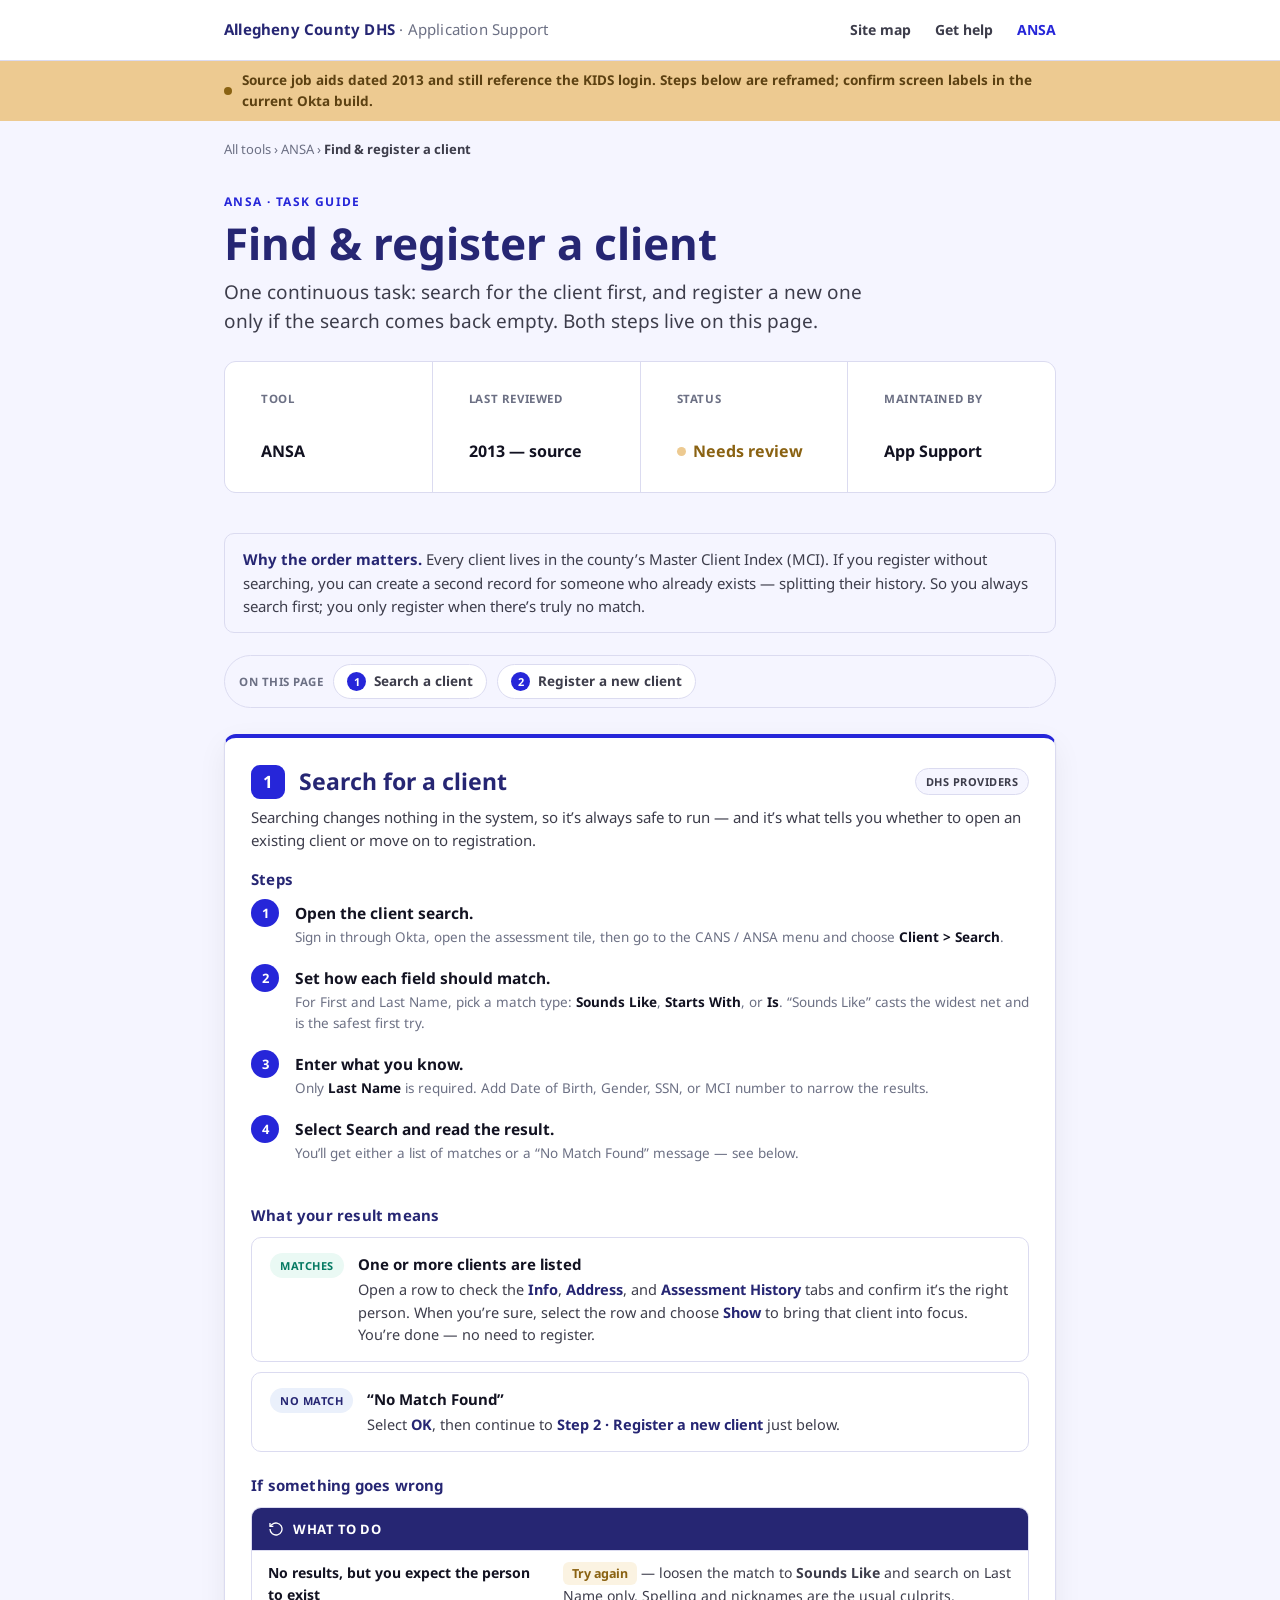
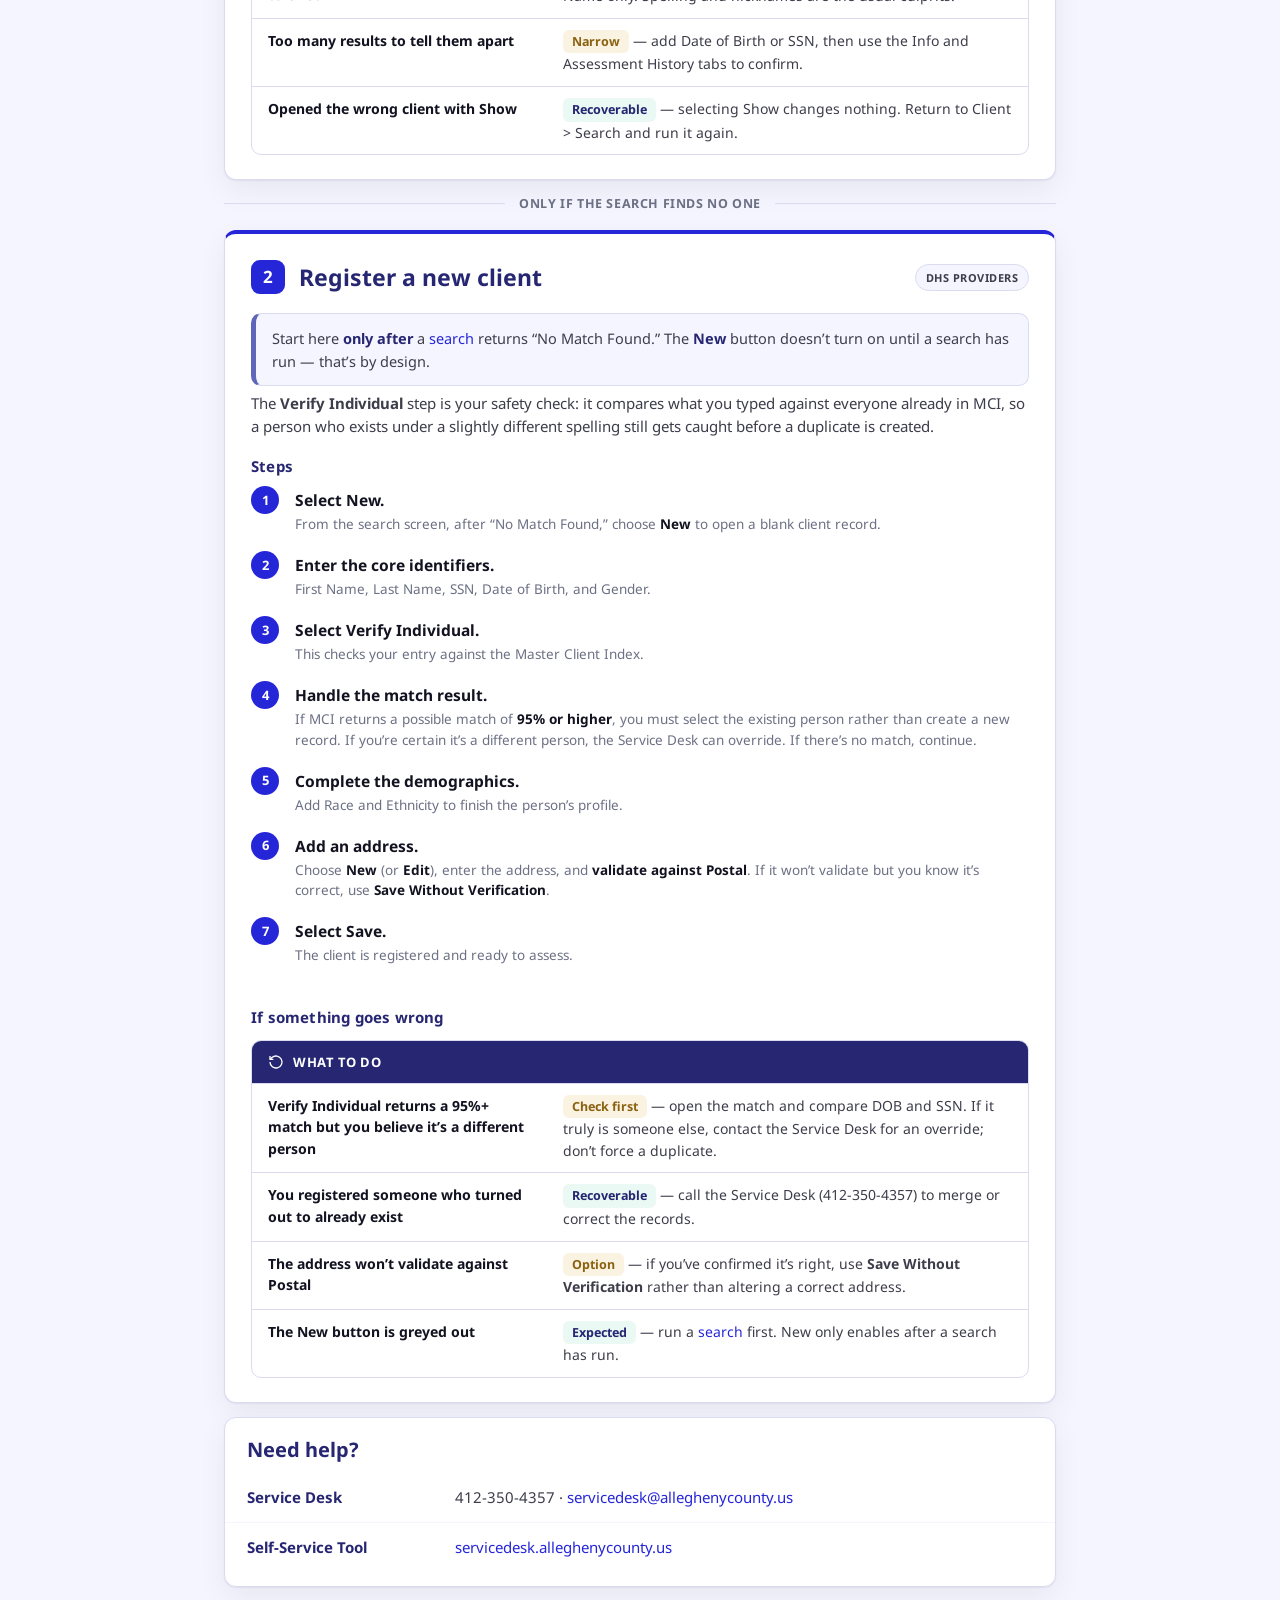
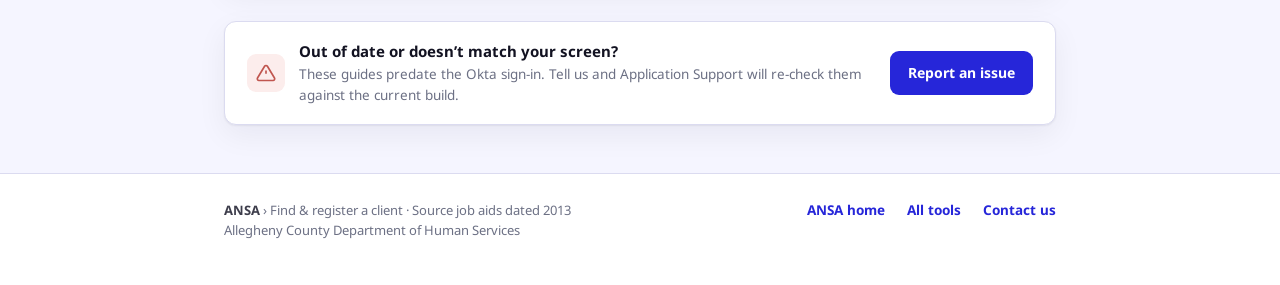
==== ansa-find-register-client.html @ e7557e2f "Add files via upload" ====
<!DOCTYPE html>
<html lang="en"><head>
<meta charset="UTF-8"><meta name="viewport" content="width=device-width, initial-scale=1.0">
<title>Find & register a client — ANSA</title>
<link rel="stylesheet" href="acdhs.css">

<style>
  .notice{background:var(--yellow);color:#5c4112;}
  .notice .wrap-narrow{display:flex;align-items:center;gap:10px;padding:9px 24px;font-size:13.5px;font-weight:700;}
  .notice .dot{width:8px;height:8px;border-radius:50%;background:#8a6212;flex:none;}
  .notice a{color:#5c4112;text-decoration:underline;}
  .hero{padding:34px 0 8px;}
  .twocol{display:grid;grid-template-columns:1fr 1fr;gap:16px;margin:0 0 30px;}
  .panel{background:var(--white);border:1px solid var(--ash);border-radius:var(--radius);box-shadow:var(--shadow);padding:22px 24px;}
  .panel h3{margin:0 0 10px;font-size:15px;font-weight:700;color:var(--dark-blue);letter-spacing:.2px;}
  .panel ul{margin:0;padding-left:18px;color:var(--slate);font-size:15px;}
  .panel ul li{margin-bottom:7px;}
  .panel p{margin:0;color:var(--slate);font-size:15px;}
  .access{display:flex;gap:16px;align-items:flex-start;background:var(--white);border:1px solid var(--ash);border-left:5px solid var(--light-blue);border-radius:var(--radius);box-shadow:var(--shadow);padding:20px 24px;margin:0 0 38px;}
  .access .ic{width:40px;height:40px;border-radius:10px;background:#EEF0FB;display:flex;align-items:center;justify-content:center;flex:none;}
  .access .ic svg{width:21px;height:21px;stroke:var(--blue);}
  .access h3{margin:0 0 4px;font-size:16px;color:var(--dark-blue);}
  .access p{margin:0;color:var(--slate);font-size:15px;}
  .access .corr{margin-top:8px;font-size:13.5px;color:#8a6212;background:#FBF3E2;border-radius:8px;padding:8px 12px;}
  .buckets{display:grid;grid-template-columns:1fr 1fr;gap:14px;margin-bottom:18px;}
  .bucket{display:flex;flex-direction:column;background:var(--white);border:1px solid var(--ash);border-radius:var(--radius);box-shadow:var(--shadow);padding:20px 22px;text-decoration:none;color:inherit;transition:transform .12s,box-shadow .12s,border-color .12s;}
  a.bucket:hover{transform:translateY(-2px);border-color:var(--light-blue);box-shadow:0 6px 22px rgba(18,18,33,.10);text-decoration:none;}
  .bucket .top{display:flex;align-items:center;justify-content:space-between;margin-bottom:8px;}
  .bucket .bt{font-size:17px;font-weight:700;color:var(--dark-blue);}
  .bucket .count{font-size:12px;font-weight:700;color:var(--stone);background:var(--smoke);border:1px solid var(--ash);border-radius:20px;padding:3px 10px;}
  .bucket .bd{font-size:14px;color:var(--slate);margin-bottom:12px;}
  .bucket .aids{font-size:13px;color:var(--stone);margin-top:auto;}
  .bucket .aids span{display:inline-block;background:var(--smoke);border:1px solid var(--ash);border-radius:6px;padding:2px 8px;margin:0 5px 5px 0;color:var(--slate);}
  .bucket .go{margin-top:12px;font-size:13.5px;font-weight:700;color:var(--blue);}
  .bucket.soon .go{color:var(--stone);}
  .bucket.feat{border-color:var(--light-blue);}
  .tasklist{display:flex;flex-direction:column;gap:12px;margin-bottom:24px;}
  .task{display:flex;gap:16px;align-items:flex-start;background:var(--white);border:1px solid var(--ash);border-radius:var(--radius);box-shadow:var(--shadow);padding:20px 22px;text-decoration:none;color:inherit;transition:transform .12s,border-color .12s;}
  a.task:hover{transform:translateY(-2px);border-color:var(--light-blue);text-decoration:none;}
  .task .num{width:30px;height:30px;border-radius:8px;background:var(--blue);color:#fff;font-weight:700;font-size:14px;display:flex;align-items:center;justify-content:center;flex:none;}
  .task .tt{font-size:17px;font-weight:700;color:var(--dark-blue);margin:0 0 3px;}
  .task .td{font-size:14.5px;color:var(--slate);margin:0;}
  .task .meta{margin-top:9px;display:flex;gap:8px;align-items:center;}
  .task .go{margin-left:auto;align-self:center;color:var(--light-blue);font-weight:700;font-size:20px;}
  /* steps + result + recovery (shared with guide pages) */
  section.block{margin-bottom:40px;}
  ol.steps{margin:0;padding-left:0;counter-reset:step;list-style:none;}
  ol.steps li{position:relative;padding:0 0 18px 44px;counter-increment:step;font-size:15.5px;color:var(--black);}
  ol.steps li::before{content:counter(step);position:absolute;left:0;top:-2px;width:28px;height:28px;border-radius:50%;background:var(--blue);color:#fff;font-size:13px;font-weight:700;display:flex;align-items:center;justify-content:center;}
  ol.steps li b{color:var(--black);}
  ol.steps li span{display:block;color:var(--stone);font-size:13.5px;margin-top:2px;}
  .results{display:flex;flex-direction:column;gap:10px;}
  .res{background:var(--white);border:1px solid var(--ash);border-radius:10px;padding:15px 18px;display:flex;gap:14px;align-items:flex-start;}
  .res .rt{font-size:15px;font-weight:700;color:var(--black);margin:0 0 2px;}
  .res p{margin:0;font-size:14.5px;color:var(--slate);}
  .res p b{color:var(--dark-blue);}
  .recover{border:1px solid var(--ash);border-radius:10px;overflow:hidden;}
  .recover .rh{background:var(--dark-blue);color:#fff;font-size:13px;font-weight:700;letter-spacing:.5px;text-transform:uppercase;padding:11px 16px;display:flex;align-items:center;gap:9px;}
  .recover table{width:100%;border-collapse:collapse;font-size:14px;}
  .recover td{padding:11px 16px;border-top:1px solid var(--ash);vertical-align:top;color:var(--slate);}
  .recover tr td:first-child{font-weight:700;color:var(--black);width:38%;}
  .recover .yes{display:inline-block;font-weight:700;color:var(--dark-blue);background:#EAF9F4;padding:2px 9px;border-radius:6px;font-size:12.5px;}
  .recover .chk{display:inline-block;font-weight:700;color:#8a6212;background:#FBF3E2;padding:2px 9px;border-radius:6px;font-size:12.5px;}
  .contacts{background:var(--white);border:1px solid var(--ash);border-radius:var(--radius);box-shadow:var(--shadow);overflow:hidden;margin-bottom:34px;}
  .contacts .row{display:flex;gap:18px;padding:13px 22px;border-top:1px solid var(--smoke);font-size:15px;}
  .contacts .row:first-of-type{border-top:none;}
  .contacts dt{flex:0 0 190px;font-weight:700;color:var(--dark-blue);margin:0;}
  .contacts dd{margin:0;color:var(--slate);}
  .report{background:var(--white);border:1px solid var(--ash);border-radius:var(--radius);padding:18px 22px;display:flex;align-items:center;gap:14px;margin-bottom:10px;box-shadow:var(--shadow);}
  .report .ic{width:38px;height:38px;border-radius:9px;background:#FCEDEC;display:flex;align-items:center;justify-content:center;flex:none;}
  .report .ic svg{width:20px;height:20px;stroke:#c0564f;}
  .report b{display:block;font-size:15px;color:var(--black);}
  .report p{margin:1px 0 0;font-size:13.5px;color:var(--stone);}
  .report .btn{margin-left:auto;}
  .why{font-size:15px;color:var(--slate);background:var(--smoke);border:1px solid var(--ash);border-radius:10px;padding:14px 18px;margin:0 0 22px;}
  .why b{color:var(--dark-blue);}
  /* combined page: sticky in-page nav + stacked steps */
  .subnav{position:sticky;top:60px;z-index:10;display:flex;align-items:center;gap:10px;flex-wrap:wrap;background:rgba(245,245,255,.92);-webkit-backdrop-filter:blur(6px);backdrop-filter:blur(6px);border:1px solid var(--ash);border-radius:30px;padding:8px 14px;margin:0 0 26px;}
  .subnav .lab{font-weight:700;color:var(--stone);text-transform:uppercase;letter-spacing:.5px;font-size:11.5px;}
  .subnav a{display:inline-flex;align-items:center;gap:8px;background:var(--white);border:1px solid var(--ash);border-radius:30px;padding:6px 13px;font-weight:700;color:var(--slate);font-size:13.5px;}
  .subnav a:hover{border-color:var(--blue);color:var(--dark-blue);text-decoration:none;}
  .subnav a .n{width:19px;height:19px;border-radius:50%;background:var(--blue);color:#fff;font-size:11px;display:flex;align-items:center;justify-content:center;}
  .stepsec{scroll-margin-top:120px;background:var(--white);border:1px solid var(--ash);border-top:4px solid var(--blue);border-radius:var(--radius);box-shadow:var(--shadow);padding:6px 26px 24px;margin-bottom:14px;}
  .stephead{display:flex;align-items:center;gap:14px;padding:20px 0 4px;flex-wrap:wrap;}
  .stephead .bignum{width:34px;height:34px;border-radius:9px;background:var(--blue);color:#fff;font-weight:700;font-size:17px;display:flex;align-items:center;justify-content:center;flex:none;}
  .stephead h2{margin:0;font-size:23px;}
  .stephead .tag{margin-left:auto;}
  .stepsec h3{font-size:15px;color:var(--dark-blue);margin:22px 0 10px;letter-spacing:.2px;}
  .stepsec h3:first-of-type{margin-top:16px;}
  .bridge{display:flex;align-items:center;gap:14px;margin:6px 0 16px;color:var(--stone);font-size:12.5px;font-weight:700;text-transform:uppercase;letter-spacing:.6px;}
  .bridge::before,.bridge::after{content:"";height:1px;background:var(--ash);flex:1;}
  .pre{font-size:14.5px;color:var(--slate);background:var(--smoke);border:1px solid var(--ash);border-left:5px solid var(--light-blue);border-radius:10px;padding:13px 16px;margin:0 0 6px;}
  .pre b{color:var(--dark-blue);}
  @media (max-width:680px){
    .twocol,.buckets{grid-template-columns:1fr;}
    .report{flex-wrap:wrap;} .report .btn{margin-left:0;width:100%;}
    .contacts dt{flex-basis:130px;} .access{flex-wrap:wrap;}
    .subnav{top:56px;} .stephead .tag{margin-left:0;}
  }
</style>

</head><body>
<div class="topbar"><div class="wrap-narrow">
  <div class="brand">Allegheny County DHS <span>· Application Support</span></div>
  <nav class="nav" aria-label="Sections"><a href="dhs-sitemap.html">Site map</a><a href="home-redesign.html">Get help</a><a href="ansa-landing.html" class="active">ANSA</a></nav>
</div></div><div class="notice"><div class="wrap-narrow">
  <span class="dot" aria-hidden="true"></span><span>Source job aids dated 2013 and still reference the KIDS login. Steps below are reframed; confirm screen labels in the current Okta build.</span>
</div></div><main class="wrap-narrow">
  <div class="crumb"><a href="dhs-sitemap.html">All tools</a> › <a href="ansa-landing.html">ANSA</a> › <b>Find &amp; register a client</b></div>
  <section class="hero">
    <p class="eyebrow">ANSA · Task guide</p>
    <h1>Find &amp; register a client</h1>
    <p class="lede">One continuous task: search for the client first, and register a new one only if the search comes back empty. Both steps live on this page.</p>
    <div class="trust"><div><div class="k">Tool</div><div class="v">ANSA</div></div><div><div class="k">Last reviewed</div><div class="v">2013 — source</div></div><div><div class="k">Status</div><div class="v warn">Needs review</div></div><div><div class="k">Maintained by</div><div class="v">App Support</div></div></div>
  </section>

  <div class="why"><b>Why the order matters.</b> Every client lives in the county’s Master Client Index (MCI). If you register without searching, you can create a second record for someone who already exists — splitting their history. So you always search first; you only register when there’s truly no match.</div>

  <nav class="subnav" aria-label="On this page">
    <span class="lab">On this page</span>
    <a href="#search"><span class="n">1</span> Search a client</a>
    <a href="#register"><span class="n">2</span> Register a new client</a>
  </nav>

  <!-- STEP 1 -->
  <section class="stepsec" id="search">
    <div class="stephead">
      <span class="bignum">1</span>
      <h2>Search for a client</h2>
      <span class="tag role">DHS Providers</span>
    </div>
    <p style="color:var(--slate);margin:2px 0 0;font-size:15px">Searching changes nothing in the system, so it’s always safe to run — and it’s what tells you whether to open an existing client or move on to registration.</p>

    <h3>Steps</h3>
    <ol class="steps">
      <li><b>Open the client search.</b><span>Sign in through Okta, open the assessment tile, then go to the CANS / ANSA menu and choose <b>Client &gt; Search</b>.</span></li>
      <li><b>Set how each field should match.</b><span>For First and Last Name, pick a match type: <b>Sounds Like</b>, <b>Starts With</b>, or <b>Is</b>. “Sounds Like” casts the widest net and is the safest first try.</span></li>
      <li><b>Enter what you know.</b><span>Only <b>Last Name</b> is required. Add Date of Birth, Gender, SSN, or MCI number to narrow the results.</span></li>
      <li><b>Select Search and read the result.</b><span>You’ll get either a list of matches or a “No Match Found” message — see below.</span></li>
    </ol>

    <h3>What your result means</h3>
    <div class="results">
      <div class="res"><span class="tag ok">Matches</span><div><p class="rt">One or more clients are listed</p><p>Open a row to check the <b>Info</b>, <b>Address</b>, and <b>Assessment History</b> tabs and confirm it’s the right person. When you’re sure, select the row and choose <b>Show</b> to bring that client into focus. You’re done — no need to register.</p></div></div>
      <div class="res"><span class="tag new">No match</span><div><p class="rt">“No Match Found”</p><p>Select <b>OK</b>, then continue to <a href="#register"><b>Step 2 · Register a new client</b></a> just below.</p></div></div>
    </div>

    <h3>If something goes wrong</h3>
    <div class="recover">
      <div class="rh"><svg viewBox="0 0 24 24" fill="none" stroke="currentColor" stroke-width="2" style="width:16px;height:16px"><path d="M3 12a9 9 0 1 0 3-6.7L3 8"/><path d="M3 3v5h5"/></svg> What to do</div>
      <table>
        <tr><td>No results, but you expect the person to exist</td><td><span class="chk">Try again</span> — loosen the match to <b>Sounds Like</b> and search on Last Name only. Spelling and nicknames are the usual culprits.</td></tr>
        <tr><td>Too many results to tell them apart</td><td><span class="chk">Narrow</span> — add Date of Birth or SSN, then use the Info and Assessment History tabs to confirm.</td></tr>
        <tr><td>Opened the wrong client with Show</td><td><span class="yes">Recoverable</span> — selecting Show changes nothing. Return to Client &gt; Search and run it again.</td></tr>
      </table>
    </div>
  </section>

  <div class="bridge">Only if the search finds no one</div>

  <!-- STEP 2 -->
  <section class="stepsec" id="register">
    <div class="stephead">
      <span class="bignum">2</span>
      <h2>Register a new client</h2>
      <span class="tag role">DHS Providers</span>
    </div>
    <p class="pre" style="margin-top:14px">Start here <b>only after</b> a <a href="#search">search</a> returns “No Match Found.” The <b>New</b> button doesn’t turn on until a search has run — that’s by design.</p>
    <p style="color:var(--slate);margin:0 0 4px;font-size:15px">The <b>Verify Individual</b> step is your safety check: it compares what you typed against everyone already in MCI, so a person who exists under a slightly different spelling still gets caught before a duplicate is created.</p>

    <h3>Steps</h3>
    <ol class="steps">
      <li><b>Select New.</b><span>From the search screen, after “No Match Found,” choose <b>New</b> to open a blank client record.</span></li>
      <li><b>Enter the core identifiers.</b><span>First Name, Last Name, SSN, Date of Birth, and Gender.</span></li>
      <li><b>Select Verify Individual.</b><span>This checks your entry against the Master Client Index.</span></li>
      <li><b>Handle the match result.</b><span>If MCI returns a possible match of <b>95% or higher</b>, you must select the existing person rather than create a new record. If you’re certain it’s a different person, the Service Desk can override. If there’s no match, continue.</span></li>
      <li><b>Complete the demographics.</b><span>Add Race and Ethnicity to finish the person’s profile.</span></li>
      <li><b>Add an address.</b><span>Choose <b>New</b> (or <b>Edit</b>), enter the address, and <b>validate against Postal</b>. If it won’t validate but you know it’s correct, use <b>Save Without Verification</b>.</span></li>
      <li><b>Select Save.</b><span>The client is registered and ready to assess.</span></li>
    </ol>

    <h3>If something goes wrong</h3>
    <div class="recover">
      <div class="rh"><svg viewBox="0 0 24 24" fill="none" stroke="currentColor" stroke-width="2" style="width:16px;height:16px"><path d="M3 12a9 9 0 1 0 3-6.7L3 8"/><path d="M3 3v5h5"/></svg> What to do</div>
      <table>
        <tr><td>Verify Individual returns a 95%+ match but you believe it’s a different person</td><td><span class="chk">Check first</span> — open the match and compare DOB and SSN. If it truly is someone else, contact the Service Desk for an override; don’t force a duplicate.</td></tr>
        <tr><td>You registered someone who turned out to already exist</td><td><span class="yes">Recoverable</span> — call the Service Desk (412-350-4357) to merge or correct the records.</td></tr>
        <tr><td>The address won’t validate against Postal</td><td><span class="chk">Option</span> — if you’ve confirmed it’s right, use <b>Save Without Verification</b> rather than altering a correct address.</td></tr>
        <tr><td>The New button is greyed out</td><td><span class="yes">Expected</span> — run a <a href="#search">search</a> first. New only enables after a search has run.</td></tr>
      </table>
    </div>
  </section>

  <section class="block">
    <div class="contacts">
      <div style="padding:16px 22px 4px"><h2 style="font-size:20px;margin:0">Need help?</h2></div>
      <dl style="margin:0;padding:4px 0 14px">
        <div class="row"><dt>Service Desk</dt><dd>412-350-4357 · <a href="mailto:servicedesk@alleghenycounty.us">servicedesk@alleghenycounty.us</a></dd></div>
        <div class="row"><dt>Self-Service Tool</dt><dd><a href="http://servicedesk.alleghenycounty.us">servicedesk.alleghenycounty.us</a></dd></div>
      </dl>
    </div>
    <div class="report">
  <div class="ic" aria-hidden="true"><svg viewBox="0 0 24 24" fill="none" stroke="currentColor" stroke-width="2"><path d="M12 9v4"/><path d="M12 17h.01"/><path d="M10.3 3.9 1.8 18a2 2 0 0 0 1.7 3h17a2 2 0 0 0 1.7-3L13.7 3.9a2 2 0 0 0-3.4 0Z"/></svg></div>
  <div><b>Out of date or doesn’t match your screen?</b><p>These guides predate the Okta sign-in. Tell us and Application Support will re-check them against the current build.</p></div>
  <button class="btn">Report an issue</button>
</div>
  </section>
</main><footer><div class="wrap-narrow">
  <div class="meta"><b>ANSA</b> › Find &amp; register a client · Source job aids dated 2013<br>Allegheny County Department of Human Services</div>
  <div class="flinks"><a href="ansa-landing.html">ANSA home</a><a href="dhs-sitemap.html">All tools</a><a href="#">Contact us</a></div>
</div></footer></body></html>
---- acdhs.css ----
/* ACDHS design system — shared tokens & components */
@import url('https://fonts.googleapis.com/css2?family=Noto+Sans:wght@300;400;500;700&family=Noto+Serif:wght@400;700&display=swap');
:root{
  --white:#FFFFFF; --smoke:#F5F5FF; --ash:#DBDBF0;
  --black:#121221; --slate:#3D3D4B; --stone:#6C7084;
  --blue:#2626D9; --light-blue:#5E66BA; --dark-blue:#262673;
  --green:#05DEB4; --yellow:#EDCA91; --red:#ED9489; --sky:#ACD0FF;
  --radius:12px; --shadow:0 1px 2px rgba(18,18,33,.06), 0 10px 30px rgba(18,18,33,.06);
}
*{box-sizing:border-box;}
body{margin:0;font-family:'Noto Sans',system-ui,sans-serif;color:var(--black);background:var(--smoke);line-height:1.55;-webkit-font-smoothing:antialiased;}
a{color:var(--blue);text-decoration:none;} a:hover{text-decoration:underline;color:var(--dark-blue);}
:focus-visible{outline:3px solid var(--light-blue);outline-offset:2px;border-radius:4px;}
.wrap{max-width:1080px;margin:0 auto;padding:0 24px;}
.wrap-narrow{max-width:880px;margin:0 auto;padding:0 24px;}

/* top bar */
.topbar{background:var(--white);border-bottom:1px solid var(--ash);position:sticky;top:0;z-index:20;}
.topbar .wrap,.topbar .wrap-narrow{display:flex;align-items:center;justify-content:space-between;height:60px;}
.brand{font-weight:700;font-size:15px;color:var(--dark-blue);letter-spacing:.2px;}
.brand span{color:var(--stone);font-weight:400;}
.nav{display:flex;gap:24px;font-size:14px;font-weight:700;}
.nav a{color:var(--slate);}
.nav a.active{color:var(--blue);}

/* eyebrow / headings */
.eyebrow{font-size:12px;font-weight:700;letter-spacing:1.4px;color:var(--blue);text-transform:uppercase;margin:0 0 8px;}
h1{font-size:44px;line-height:1.05;font-weight:700;color:var(--dark-blue);margin:0 0 12px;}
h2{font-size:25px;font-weight:700;color:var(--dark-blue);margin:0 0 4px;}
.lede{font-size:19px;color:var(--slate);margin:0 0 24px;max-width:680px;}
.sub{color:var(--stone);font-size:15px;margin:0 0 20px;}

/* breadcrumb */
.crumb{font-size:13px;color:var(--stone);padding:18px 0 0;}
.crumb a{color:var(--stone);} .crumb a:hover{color:var(--blue);}
.crumb b{color:var(--slate);}

/* trust strip — the signature device */
.trust{display:grid;grid-template-columns:repeat(4,1fr);gap:1px;background:var(--ash);border:1px solid var(--ash);border-radius:var(--radius);overflow:hidden;margin:0 0 32px;}
.trust div{background:var(--white);padding:14px 18px;}
.trust .k{font-size:11.5px;font-weight:700;letter-spacing:.6px;text-transform:uppercase;color:var(--stone);margin-bottom:4px;}
.trust .v{font-size:16px;font-weight:700;color:var(--black);}
.trust .v.ok{color:var(--dark-blue);display:flex;align-items:center;gap:7px;}
.trust .v.ok::before{content:"";width:9px;height:9px;border-radius:50%;background:var(--green);}
.trust .v.warn{color:#8a6212;display:flex;align-items:center;gap:7px;}
.trust .v.warn::before{content:"";width:9px;height:9px;border-radius:50%;background:var(--yellow);}

/* search */
.search{position:relative;margin-bottom:32px;}
.search label{display:block;font-size:13px;font-weight:700;color:var(--slate);margin-bottom:6px;}
.search input{width:100%;font:inherit;font-size:16px;color:var(--black);padding:14px 16px 14px 46px;background:var(--white);border:1.5px solid var(--ash);border-radius:10px;}
.search input::placeholder{color:var(--stone);}
.search input:focus{border-color:var(--blue);outline:none;box-shadow:0 0 0 3px rgba(38,38,217,.12);}
.search svg{position:absolute;left:16px;bottom:15px;width:20px;height:20px;stroke:var(--stone);}

/* callout */
.callout{background:var(--white);border:1px solid var(--ash);border-left:5px solid var(--blue);border-radius:var(--radius);padding:20px 24px;margin-bottom:34px;box-shadow:var(--shadow);}
.callout .eyebrow{margin-bottom:6px;}
.callout p{margin:0;color:var(--slate);font-size:15.5px;}
.callout b{color:var(--dark-blue);}

/* tags */
.tag{font-size:11px;font-weight:700;letter-spacing:.5px;text-transform:uppercase;padding:4px 10px;border-radius:20px;white-space:nowrap;display:inline-block;}
.tag.ok{background:#EAF9F4;color:#067a63;}
.tag.new{background:#EAF0FB;color:var(--dark-blue);}
.tag.warn{background:#FBF3E2;color:#8a6212;}
.tag.role{background:var(--smoke);color:var(--slate);border:1px solid var(--ash);}

/* buttons */
.btn{display:inline-block;background:var(--blue);color:#fff;font:inherit;font-size:14px;font-weight:700;border:none;border-radius:9px;padding:11px 18px;cursor:pointer;white-space:nowrap;}
.btn:hover{background:var(--dark-blue);text-decoration:none;color:#fff;}
.btn.ghost{background:var(--white);color:var(--blue);border:1.5px solid var(--ash);}
.btn.ghost:hover{border-color:var(--blue);color:var(--dark-blue);background:var(--smoke);}

/* generic card */
.card{background:var(--white);border:1px solid var(--ash);border-radius:var(--radius);box-shadow:var(--shadow);}

/* footer */
footer{border-top:1px solid var(--ash);background:var(--white);margin-top:48px;}
footer .wrap,footer .wrap-narrow{padding:26px 24px 44px;display:flex;flex-wrap:wrap;gap:18px 40px;align-items:baseline;justify-content:space-between;}
footer .meta{font-size:13px;color:var(--stone);}
footer .meta b{color:var(--slate);}
footer .flinks{display:flex;gap:22px;font-size:13.5px;font-weight:700;}

@media (max-width:680px){
  h1{font-size:32px;} .trust{grid-template-columns:repeat(2,1fr);}
  .nav{gap:14px;font-size:13px;} .brand span{display:none;}
}
@media (prefers-reduced-motion:reduce){*{transition:none!important;}}
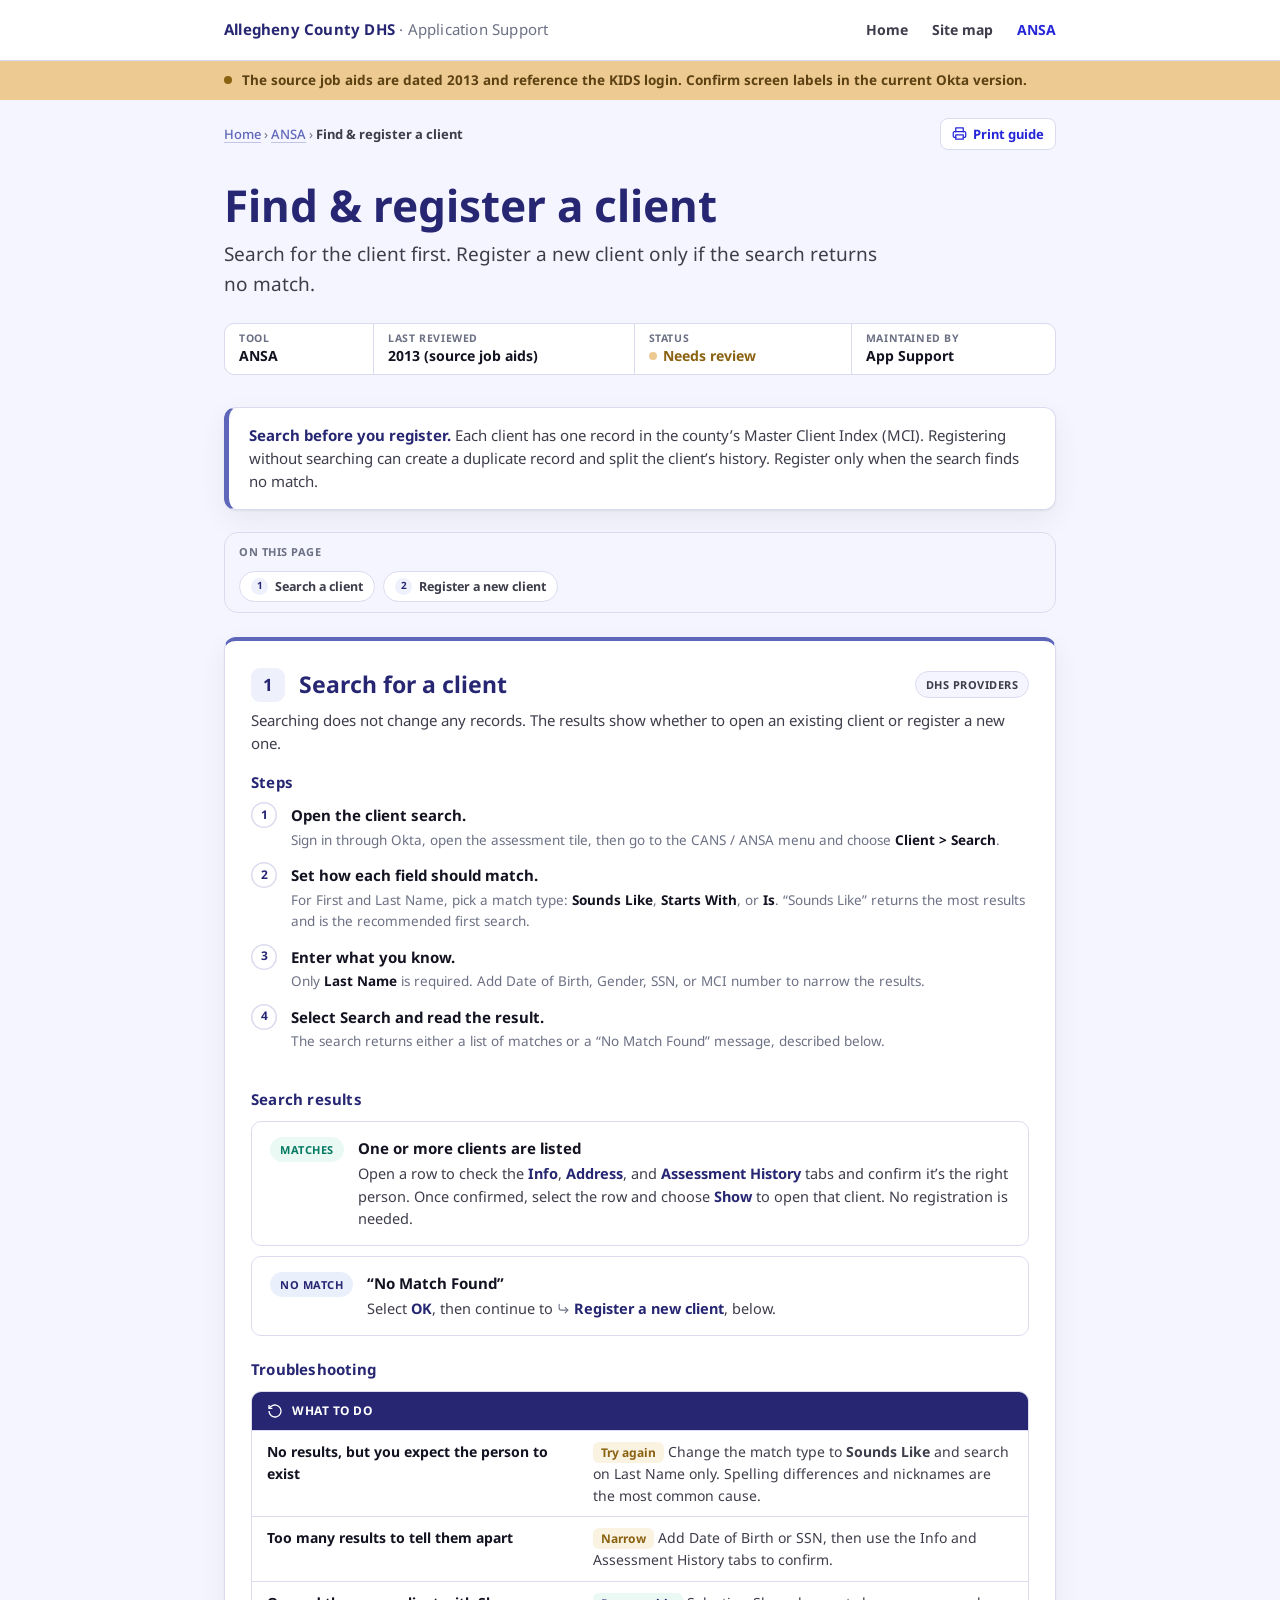
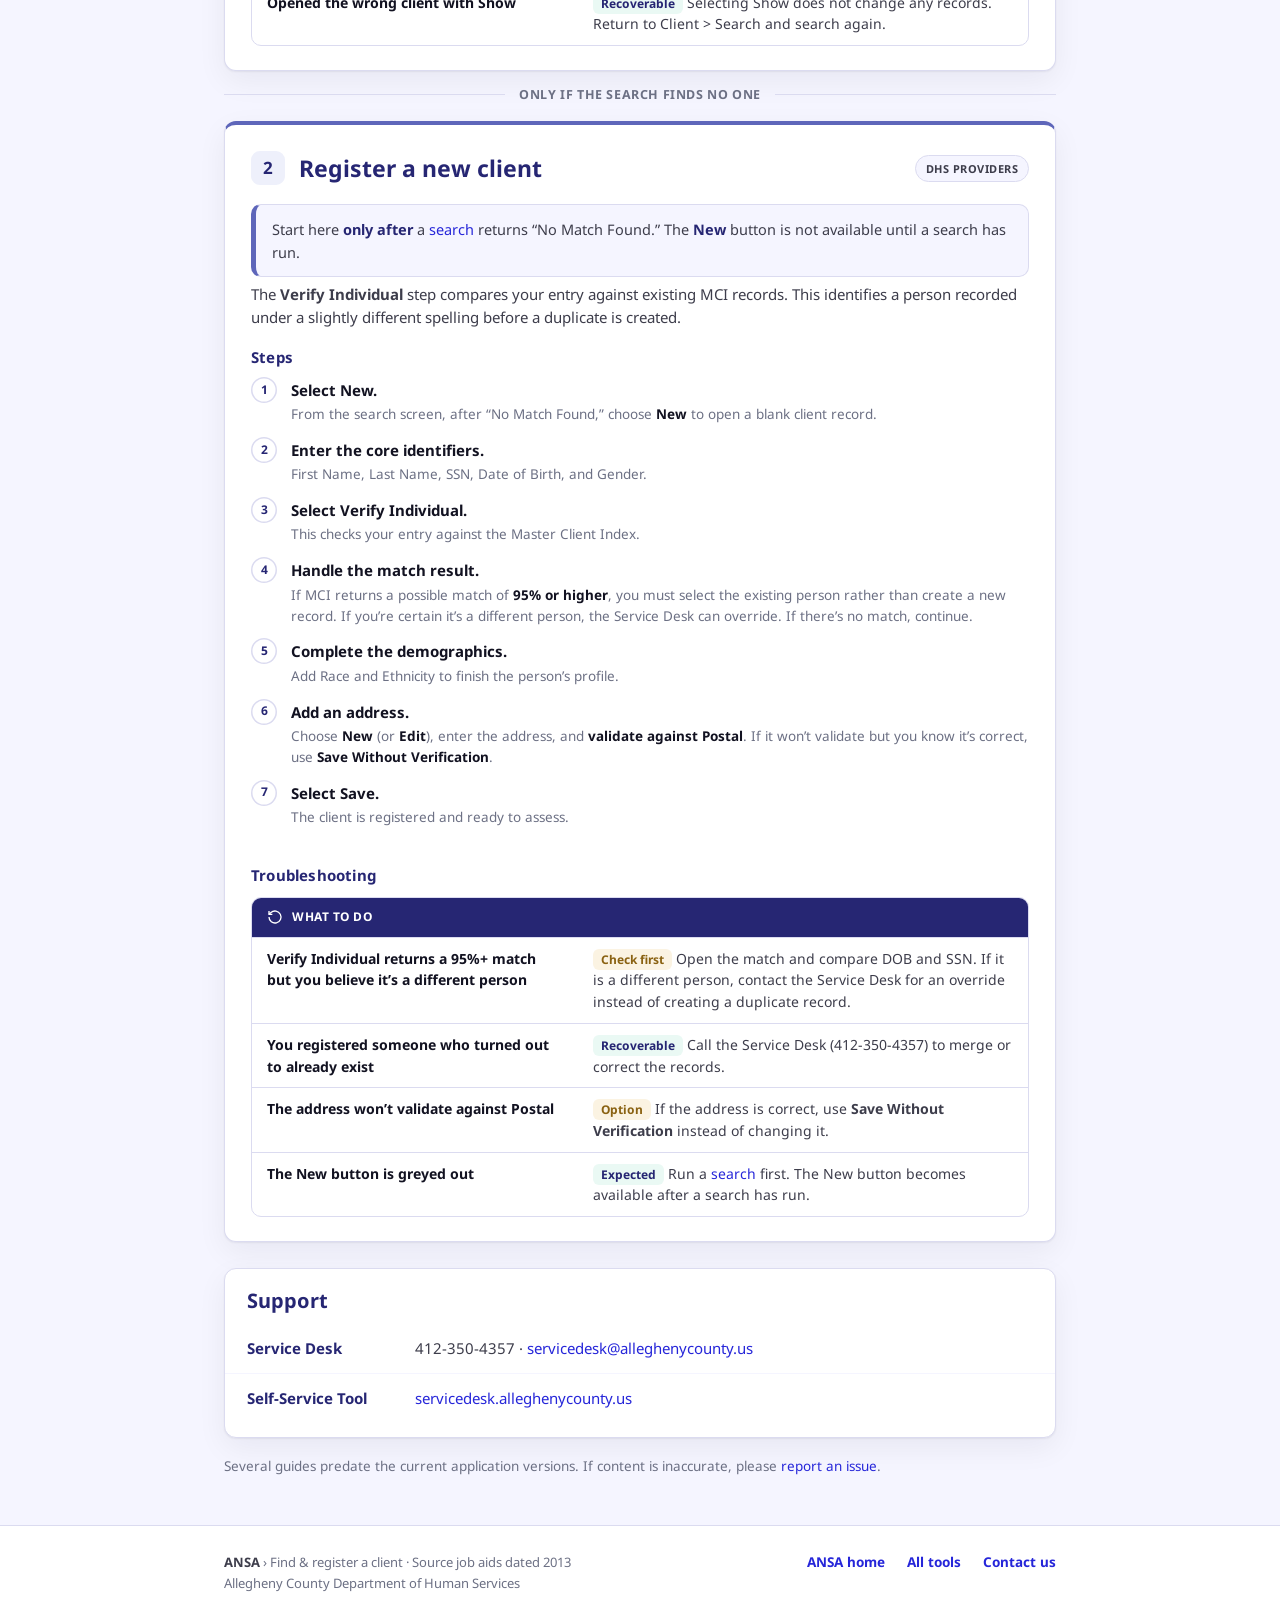
==== commit d6f941dd: "Merge pull request #5 from connor-lepre/main MH Residential guides: carousel, print, guides by proce" ====
--- a/ansa-find-register-client.html
+++ b/ansa-find-register-client.html
@@ -1,88 +1,26 @@
 <!DOCTYPE html>
 <html lang="en"><head>
 <meta charset="UTF-8"><meta name="viewport" content="width=device-width, initial-scale=1.0">
-<title>Find & register a client — ANSA</title>
-<link rel="stylesheet" href="acdhs.css">
+<title>Find & register a client | ANSA</title>
+<link rel="stylesheet" href="acdhs.css"><link rel="stylesheet" href="tool-page.css">
 
 <style>
-  .notice{background:var(--yellow);color:#5c4112;}
-  .notice .wrap-narrow{display:flex;align-items:center;gap:10px;padding:9px 24px;font-size:13.5px;font-weight:700;}
-  .notice .dot{width:8px;height:8px;border-radius:50%;background:#8a6212;flex:none;}
-  .notice a{color:#5c4112;text-decoration:underline;}
-  .hero{padding:34px 0 8px;}
-  .twocol{display:grid;grid-template-columns:1fr 1fr;gap:16px;margin:0 0 30px;}
-  .panel{background:var(--white);border:1px solid var(--ash);border-radius:var(--radius);box-shadow:var(--shadow);padding:22px 24px;}
-  .panel h3{margin:0 0 10px;font-size:15px;font-weight:700;color:var(--dark-blue);letter-spacing:.2px;}
-  .panel ul{margin:0;padding-left:18px;color:var(--slate);font-size:15px;}
-  .panel ul li{margin-bottom:7px;}
-  .panel p{margin:0;color:var(--slate);font-size:15px;}
-  .access{display:flex;gap:16px;align-items:flex-start;background:var(--white);border:1px solid var(--ash);border-left:5px solid var(--light-blue);border-radius:var(--radius);box-shadow:var(--shadow);padding:20px 24px;margin:0 0 38px;}
-  .access .ic{width:40px;height:40px;border-radius:10px;background:#EEF0FB;display:flex;align-items:center;justify-content:center;flex:none;}
-  .access .ic svg{width:21px;height:21px;stroke:var(--blue);}
-  .access h3{margin:0 0 4px;font-size:16px;color:var(--dark-blue);}
-  .access p{margin:0;color:var(--slate);font-size:15px;}
-  .access .corr{margin-top:8px;font-size:13.5px;color:#8a6212;background:#FBF3E2;border-radius:8px;padding:8px 12px;}
-  .buckets{display:grid;grid-template-columns:1fr 1fr;gap:14px;margin-bottom:18px;}
-  .bucket{display:flex;flex-direction:column;background:var(--white);border:1px solid var(--ash);border-radius:var(--radius);box-shadow:var(--shadow);padding:20px 22px;text-decoration:none;color:inherit;transition:transform .12s,box-shadow .12s,border-color .12s;}
-  a.bucket:hover{transform:translateY(-2px);border-color:var(--light-blue);box-shadow:0 6px 22px rgba(18,18,33,.10);text-decoration:none;}
-  .bucket .top{display:flex;align-items:center;justify-content:space-between;margin-bottom:8px;}
-  .bucket .bt{font-size:17px;font-weight:700;color:var(--dark-blue);}
-  .bucket .count{font-size:12px;font-weight:700;color:var(--stone);background:var(--smoke);border:1px solid var(--ash);border-radius:20px;padding:3px 10px;}
-  .bucket .bd{font-size:14px;color:var(--slate);margin-bottom:12px;}
   .bucket .aids{font-size:13px;color:var(--stone);margin-top:auto;}
   .bucket .aids span{display:inline-block;background:var(--smoke);border:1px solid var(--ash);border-radius:6px;padding:2px 8px;margin:0 5px 5px 0;color:var(--slate);}
-  .bucket .go{margin-top:12px;font-size:13.5px;font-weight:700;color:var(--blue);}
+  .bucket .foot{margin-top:12px;display:flex;align-items:baseline;gap:12px;}
   .bucket.soon .go{color:var(--stone);}
   .bucket.feat{border-color:var(--light-blue);}
-  .tasklist{display:flex;flex-direction:column;gap:12px;margin-bottom:24px;}
-  .task{display:flex;gap:16px;align-items:flex-start;background:var(--white);border:1px solid var(--ash);border-radius:var(--radius);box-shadow:var(--shadow);padding:20px 22px;text-decoration:none;color:inherit;transition:transform .12s,border-color .12s;}
-  a.task:hover{transform:translateY(-2px);border-color:var(--light-blue);text-decoration:none;}
-  .task .num{width:30px;height:30px;border-radius:8px;background:var(--blue);color:#fff;font-weight:700;font-size:14px;display:flex;align-items:center;justify-content:center;flex:none;}
-  .task .tt{font-size:17px;font-weight:700;color:var(--dark-blue);margin:0 0 3px;}
-  .task .td{font-size:14.5px;color:var(--slate);margin:0;}
-  .task .meta{margin-top:9px;display:flex;gap:8px;align-items:center;}
-  .task .go{margin-left:auto;align-self:center;color:var(--light-blue);font-weight:700;font-size:20px;}
-  /* steps + result + recovery (shared with guide pages) */
+  /* ANSA guide components: step sections, results, bridge */
   section.block{margin-bottom:40px;}
-  ol.steps{margin:0;padding-left:0;counter-reset:step;list-style:none;}
-  ol.steps li{position:relative;padding:0 0 18px 44px;counter-increment:step;font-size:15.5px;color:var(--black);}
-  ol.steps li::before{content:counter(step);position:absolute;left:0;top:-2px;width:28px;height:28px;border-radius:50%;background:var(--blue);color:#fff;font-size:13px;font-weight:700;display:flex;align-items:center;justify-content:center;}
-  ol.steps li b{color:var(--black);}
   ol.steps li span{display:block;color:var(--stone);font-size:13.5px;margin-top:2px;}
   .results{display:flex;flex-direction:column;gap:10px;}
   .res{background:var(--white);border:1px solid var(--ash);border-radius:10px;padding:15px 18px;display:flex;gap:14px;align-items:flex-start;}
   .res .rt{font-size:15px;font-weight:700;color:var(--black);margin:0 0 2px;}
   .res p{margin:0;font-size:14.5px;color:var(--slate);}
   .res p b{color:var(--dark-blue);}
-  .recover{border:1px solid var(--ash);border-radius:10px;overflow:hidden;}
-  .recover .rh{background:var(--dark-blue);color:#fff;font-size:13px;font-weight:700;letter-spacing:.5px;text-transform:uppercase;padding:11px 16px;display:flex;align-items:center;gap:9px;}
-  .recover table{width:100%;border-collapse:collapse;font-size:14px;}
-  .recover td{padding:11px 16px;border-top:1px solid var(--ash);vertical-align:top;color:var(--slate);}
-  .recover tr td:first-child{font-weight:700;color:var(--black);width:38%;}
-  .recover .yes{display:inline-block;font-weight:700;color:var(--dark-blue);background:#EAF9F4;padding:2px 9px;border-radius:6px;font-size:12.5px;}
-  .recover .chk{display:inline-block;font-weight:700;color:#8a6212;background:#FBF3E2;padding:2px 9px;border-radius:6px;font-size:12.5px;}
-  .contacts{background:var(--white);border:1px solid var(--ash);border-radius:var(--radius);box-shadow:var(--shadow);overflow:hidden;margin-bottom:34px;}
-  .contacts .row{display:flex;gap:18px;padding:13px 22px;border-top:1px solid var(--smoke);font-size:15px;}
-  .contacts .row:first-of-type{border-top:none;}
-  .contacts dt{flex:0 0 190px;font-weight:700;color:var(--dark-blue);margin:0;}
-  .contacts dd{margin:0;color:var(--slate);}
-  .report{background:var(--white);border:1px solid var(--ash);border-radius:var(--radius);padding:18px 22px;display:flex;align-items:center;gap:14px;margin-bottom:10px;box-shadow:var(--shadow);}
-  .report .ic{width:38px;height:38px;border-radius:9px;background:#FCEDEC;display:flex;align-items:center;justify-content:center;flex:none;}
-  .report .ic svg{width:20px;height:20px;stroke:#c0564f;}
-  .report b{display:block;font-size:15px;color:var(--black);}
-  .report p{margin:1px 0 0;font-size:13.5px;color:var(--stone);}
-  .report .btn{margin-left:auto;}
-  .why{font-size:15px;color:var(--slate);background:var(--smoke);border:1px solid var(--ash);border-radius:10px;padding:14px 18px;margin:0 0 22px;}
-  .why b{color:var(--dark-blue);}
-  /* combined page: sticky in-page nav + stacked steps */
-  .subnav{position:sticky;top:60px;z-index:10;display:flex;align-items:center;gap:10px;flex-wrap:wrap;background:rgba(245,245,255,.92);-webkit-backdrop-filter:blur(6px);backdrop-filter:blur(6px);border:1px solid var(--ash);border-radius:30px;padding:8px 14px;margin:0 0 26px;}
-  .subnav .lab{font-weight:700;color:var(--stone);text-transform:uppercase;letter-spacing:.5px;font-size:11.5px;}
-  .subnav a{display:inline-flex;align-items:center;gap:8px;background:var(--white);border:1px solid var(--ash);border-radius:30px;padding:6px 13px;font-weight:700;color:var(--slate);font-size:13.5px;}
-  .subnav a:hover{border-color:var(--blue);color:var(--dark-blue);text-decoration:none;}
-  .subnav a .n{width:19px;height:19px;border-radius:50%;background:var(--blue);color:#fff;font-size:11px;display:flex;align-items:center;justify-content:center;}
-  .stepsec{scroll-margin-top:120px;background:var(--white);border:1px solid var(--ash);border-top:4px solid var(--blue);border-radius:var(--radius);box-shadow:var(--shadow);padding:6px 26px 24px;margin-bottom:14px;}
+  .stepsec{scroll-margin-top:120px;background:var(--white);border:1px solid var(--ash);border-top:4px solid var(--light-blue);border-radius:var(--radius);box-shadow:var(--shadow);padding:6px 26px 24px;margin-bottom:14px;}
   .stephead{display:flex;align-items:center;gap:14px;padding:20px 0 4px;flex-wrap:wrap;}
-  .stephead .bignum{width:34px;height:34px;border-radius:9px;background:var(--blue);color:#fff;font-weight:700;font-size:17px;display:flex;align-items:center;justify-content:center;flex:none;}
+  .stephead .bignum{width:34px;height:34px;border-radius:9px;background:#EEF0FB;color:var(--dark-blue);font-weight:700;font-size:17px;display:flex;align-items:center;justify-content:center;flex:none;}
   .stephead h2{margin:0;font-size:23px;}
   .stephead .tag{margin-left:auto;}
   .stepsec h3{font-size:15px;color:var(--dark-blue);margin:22px 0 10px;letter-spacing:.2px;}
@@ -91,30 +29,24 @@
   .bridge::before,.bridge::after{content:"";height:1px;background:var(--ash);flex:1;}
   .pre{font-size:14.5px;color:var(--slate);background:var(--smoke);border:1px solid var(--ash);border-left:5px solid var(--light-blue);border-radius:10px;padding:13px 16px;margin:0 0 6px;}
   .pre b{color:var(--dark-blue);}
-  @media (max-width:680px){
-    .twocol,.buckets{grid-template-columns:1fr;}
-    .report{flex-wrap:wrap;} .report .btn{margin-left:0;width:100%;}
-    .contacts dt{flex-basis:130px;} .access{flex-wrap:wrap;}
-    .subnav{top:56px;} .stephead .tag{margin-left:0;}
-  }
+  @media (max-width:680px){.contacts dt{flex-basis:130px;} .subnav{top:56px;} .stephead .tag{margin-left:0;}}
 </style>
 
 </head><body>
 <div class="topbar"><div class="wrap-narrow">
   <div class="brand">Allegheny County DHS <span>· Application Support</span></div>
-  <nav class="nav" aria-label="Sections"><a href="dhs-sitemap.html">Site map</a><a href="home-redesign.html">Get help</a><a href="ansa-landing.html" class="active">ANSA</a></nav>
+  <nav class="nav" aria-label="Sections"><a href="index.html">Home</a><a href="dhs-sitemap.html">Site map</a><a href="ansa-landing.html" class="active">ANSA</a></nav>
 </div></div><div class="notice"><div class="wrap-narrow">
-  <span class="dot" aria-hidden="true"></span><span>Source job aids dated 2013 and still reference the KIDS login. Steps below are reframed; confirm screen labels in the current Okta build.</span>
+  <span class="dot" aria-hidden="true"></span><span>The source job aids are dated 2013 and reference the KIDS login. Confirm screen labels in the current Okta version.</span>
 </div></div><main class="wrap-narrow">
-  <div class="crumb"><a href="dhs-sitemap.html">All tools</a> › <a href="ansa-landing.html">ANSA</a> › <b>Find &amp; register a client</b></div>
+  <div class="crumb has-actions"><span class="trail"><a href="index.html">Home</a> › <a href="ansa-landing.html">ANSA</a> › <b>Find &amp; register a client</b></span><button type="button" class="print-btn"><svg viewBox="0 0 24 24" aria-hidden="true"><path d="M6 9V3h12v6"/><path d="M6 18H4a2 2 0 0 1-2-2v-5a2 2 0 0 1 2-2h16a2 2 0 0 1 2 2v5a2 2 0 0 1-2 2h-2"/><rect x="6" y="14" width="12" height="7"/></svg>Print guide</button></div>
   <section class="hero">
-    <p class="eyebrow">ANSA · Task guide</p>
-    <h1>Find &amp; register a client</h1>
-    <p class="lede">One continuous task: search for the client first, and register a new one only if the search comes back empty. Both steps live on this page.</p>
-    <div class="trust"><div><div class="k">Tool</div><div class="v">ANSA</div></div><div><div class="k">Last reviewed</div><div class="v">2013 — source</div></div><div><div class="k">Status</div><div class="v warn">Needs review</div></div><div><div class="k">Maintained by</div><div class="v">App Support</div></div></div>
+    <h1>Find &amp; register a client</h1><p class="print-meta"></p>
+    <p class="lede">Search for the client first. Register a new client only if the search returns no match.</p>
+    <div class="trust"><div><div class="k">Tool</div><div class="v">ANSA</div></div><div><div class="k">Last reviewed</div><div class="v">2013 (source job aids)</div></div><div><div class="k">Status</div><div class="v warn">Needs review</div></div><div><div class="k">Maintained by</div><div class="v">App Support</div></div></div>
   </section>
 
-  <div class="why"><b>Why the order matters.</b> Every client lives in the county’s Master Client Index (MCI). If you register without searching, you can create a second record for someone who already exists — splitting their history. So you always search first; you only register when there’s truly no match.</div>
+  <div class="why"><b>Search before you register.</b> Each client has one record in the county’s Master Client Index (MCI). Registering without searching can create a duplicate record and split the client’s history. Register only when the search finds no match.</div>
 
   <nav class="subnav" aria-label="On this page">
     <span class="lab">On this page</span>
@@ -129,29 +61,29 @@
       <h2>Search for a client</h2>
       <span class="tag role">DHS Providers</span>
     </div>
-    <p style="color:var(--slate);margin:2px 0 0;font-size:15px">Searching changes nothing in the system, so it’s always safe to run — and it’s what tells you whether to open an existing client or move on to registration.</p>
+    <p style="color:var(--slate);margin:2px 0 0;font-size:15px">Searching does not change any records. The results show whether to open an existing client or register a new one.</p>
 
     <h3>Steps</h3>
     <ol class="steps">
       <li><b>Open the client search.</b><span>Sign in through Okta, open the assessment tile, then go to the CANS / ANSA menu and choose <b>Client &gt; Search</b>.</span></li>
-      <li><b>Set how each field should match.</b><span>For First and Last Name, pick a match type: <b>Sounds Like</b>, <b>Starts With</b>, or <b>Is</b>. “Sounds Like” casts the widest net and is the safest first try.</span></li>
+      <li><b>Set how each field should match.</b><span>For First and Last Name, pick a match type: <b>Sounds Like</b>, <b>Starts With</b>, or <b>Is</b>. “Sounds Like” returns the most results and is the recommended first search.</span></li>
       <li><b>Enter what you know.</b><span>Only <b>Last Name</b> is required. Add Date of Birth, Gender, SSN, or MCI number to narrow the results.</span></li>
-      <li><b>Select Search and read the result.</b><span>You’ll get either a list of matches or a “No Match Found” message — see below.</span></li>
+      <li><b>Select Search and read the result.</b><span>The search returns either a list of matches or a “No Match Found” message, described below.</span></li>
     </ol>
 
-    <h3>What your result means</h3>
+    <h3>Search results</h3>
     <div class="results">
-      <div class="res"><span class="tag ok">Matches</span><div><p class="rt">One or more clients are listed</p><p>Open a row to check the <b>Info</b>, <b>Address</b>, and <b>Assessment History</b> tabs and confirm it’s the right person. When you’re sure, select the row and choose <b>Show</b> to bring that client into focus. You’re done — no need to register.</p></div></div>
-      <div class="res"><span class="tag new">No match</span><div><p class="rt">“No Match Found”</p><p>Select <b>OK</b>, then continue to <a href="#register"><b>Step 2 · Register a new client</b></a> just below.</p></div></div>
+      <div class="res"><span class="tag ok">Matches</span><div><p class="rt">One or more clients are listed</p><p>Open a row to check the <b>Info</b>, <b>Address</b>, and <b>Assessment History</b> tabs and confirm it’s the right person. Once confirmed, select the row and choose <b>Show</b> to open that client. No registration is needed.</p></div></div>
+      <div class="res"><span class="tag new">No match</span><div><p class="rt">“No Match Found”</p><p>Select <b>OK</b>, then continue to <a class="lk-inline" href="#register"><span class="lk-icon lk-step" aria-hidden="true"></span><b>Register a new client</b></a>, below.</p></div></div>
     </div>
 
-    <h3>If something goes wrong</h3>
+    <h3>Troubleshooting</h3>
     <div class="recover">
       <div class="rh"><svg viewBox="0 0 24 24" fill="none" stroke="currentColor" stroke-width="2" style="width:16px;height:16px"><path d="M3 12a9 9 0 1 0 3-6.7L3 8"/><path d="M3 3v5h5"/></svg> What to do</div>
       <table>
-        <tr><td>No results, but you expect the person to exist</td><td><span class="chk">Try again</span> — loosen the match to <b>Sounds Like</b> and search on Last Name only. Spelling and nicknames are the usual culprits.</td></tr>
-        <tr><td>Too many results to tell them apart</td><td><span class="chk">Narrow</span> — add Date of Birth or SSN, then use the Info and Assessment History tabs to confirm.</td></tr>
-        <tr><td>Opened the wrong client with Show</td><td><span class="yes">Recoverable</span> — selecting Show changes nothing. Return to Client &gt; Search and run it again.</td></tr>
+        <tr><td>No results, but you expect the person to exist</td><td><span class="chk">Try again</span> Change the match type to <b>Sounds Like</b> and search on Last Name only. Spelling differences and nicknames are the most common cause.</td></tr>
+        <tr><td>Too many results to tell them apart</td><td><span class="chk">Narrow</span> Add Date of Birth or SSN, then use the Info and Assessment History tabs to confirm.</td></tr>
+        <tr><td>Opened the wrong client with Show</td><td><span class="yes">Recoverable</span> Selecting Show does not change any records. Return to Client &gt; Search and search again.</td></tr>
       </table>
     </div>
   </section>
@@ -165,8 +97,8 @@
       <h2>Register a new client</h2>
       <span class="tag role">DHS Providers</span>
     </div>
-    <p class="pre" style="margin-top:14px">Start here <b>only after</b> a <a href="#search">search</a> returns “No Match Found.” The <b>New</b> button doesn’t turn on until a search has run — that’s by design.</p>
-    <p style="color:var(--slate);margin:0 0 4px;font-size:15px">The <b>Verify Individual</b> step is your safety check: it compares what you typed against everyone already in MCI, so a person who exists under a slightly different spelling still gets caught before a duplicate is created.</p>
+    <p class="pre" style="margin-top:14px">Start here <b>only after</b> a <a href="#search">search</a> returns “No Match Found.” The <b>New</b> button is not available until a search has run.</p>
+    <p style="color:var(--slate);margin:0 0 4px;font-size:15px">The <b>Verify Individual</b> step compares your entry against existing MCI records. This identifies a person recorded under a slightly different spelling before a duplicate is created.</p>
 
     <h3>Steps</h3>
     <ol class="steps">
@@ -179,33 +111,30 @@
       <li><b>Select Save.</b><span>The client is registered and ready to assess.</span></li>
     </ol>
 
-    <h3>If something goes wrong</h3>
+    <h3>Troubleshooting</h3>
     <div class="recover">
       <div class="rh"><svg viewBox="0 0 24 24" fill="none" stroke="currentColor" stroke-width="2" style="width:16px;height:16px"><path d="M3 12a9 9 0 1 0 3-6.7L3 8"/><path d="M3 3v5h5"/></svg> What to do</div>
       <table>
-        <tr><td>Verify Individual returns a 95%+ match but you believe it’s a different person</td><td><span class="chk">Check first</span> — open the match and compare DOB and SSN. If it truly is someone else, contact the Service Desk for an override; don’t force a duplicate.</td></tr>
-        <tr><td>You registered someone who turned out to already exist</td><td><span class="yes">Recoverable</span> — call the Service Desk (412-350-4357) to merge or correct the records.</td></tr>
-        <tr><td>The address won’t validate against Postal</td><td><span class="chk">Option</span> — if you’ve confirmed it’s right, use <b>Save Without Verification</b> rather than altering a correct address.</td></tr>
-        <tr><td>The New button is greyed out</td><td><span class="yes">Expected</span> — run a <a href="#search">search</a> first. New only enables after a search has run.</td></tr>
+        <tr><td>Verify Individual returns a 95%+ match but you believe it’s a different person</td><td><span class="chk">Check first</span> Open the match and compare DOB and SSN. If it is a different person, contact the Service Desk for an override instead of creating a duplicate record.</td></tr>
+        <tr><td>You registered someone who turned out to already exist</td><td><span class="yes">Recoverable</span> Call the Service Desk (412-350-4357) to merge or correct the records.</td></tr>
+        <tr><td>The address won’t validate against Postal</td><td><span class="chk">Option</span> If the address is correct, use <b>Save Without Verification</b> instead of changing it.</td></tr>
+        <tr><td>The New button is greyed out</td><td><span class="yes">Expected</span> Run a <a href="#search">search</a> first. The New button becomes available after a search has run.</td></tr>
       </table>
     </div>
   </section>
 
   <section class="block">
     <div class="contacts">
-      <div style="padding:16px 22px 4px"><h2 style="font-size:20px;margin:0">Need help?</h2></div>
+      <div style="padding:16px 22px 4px"><h2 style="font-size:20px;margin:0">Support</h2></div>
       <dl style="margin:0;padding:4px 0 14px">
         <div class="row"><dt>Service Desk</dt><dd>412-350-4357 · <a href="mailto:servicedesk@alleghenycounty.us">servicedesk@alleghenycounty.us</a></dd></div>
         <div class="row"><dt>Self-Service Tool</dt><dd><a href="http://servicedesk.alleghenycounty.us">servicedesk.alleghenycounty.us</a></dd></div>
       </dl>
     </div>
-    <div class="report">
-  <div class="ic" aria-hidden="true"><svg viewBox="0 0 24 24" fill="none" stroke="currentColor" stroke-width="2"><path d="M12 9v4"/><path d="M12 17h.01"/><path d="M10.3 3.9 1.8 18a2 2 0 0 0 1.7 3h17a2 2 0 0 0 1.7-3L13.7 3.9a2 2 0 0 0-3.4 0Z"/></svg></div>
-  <div><b>Out of date or doesn’t match your screen?</b><p>These guides predate the Okta sign-in. Tell us and Application Support will re-check them against the current build.</p></div>
-  <button class="btn">Report an issue</button>
-</div>
+    <p class="report">Several guides predate the current application versions. If content is inaccurate, please <a href="mailto:dhs-servicedesk@alleghenycounty.us?subject=Guide%20issue%3A%20Find%20%26%20register%20a%20client%20%E2%80%94%20ANSA">report an issue</a>.</p>
   </section>
 </main><footer><div class="wrap-narrow">
   <div class="meta"><b>ANSA</b> › Find &amp; register a client · Source job aids dated 2013<br>Allegheny County Department of Human Services</div>
   <div class="flinks"><a href="ansa-landing.html">ANSA home</a><a href="dhs-sitemap.html">All tools</a><a href="#">Contact us</a></div>
-</div></footer></body></html>+</div></footer>
+<script src="acdhs-print.js"></script></body></html>
--- a/acdhs.css
+++ b/acdhs.css
@@ -24,7 +24,7 @@
 .nav a.active{color:var(--blue);}
 
 /* eyebrow / headings */
-.eyebrow{font-size:12px;font-weight:700;letter-spacing:1.4px;color:var(--blue);text-transform:uppercase;margin:0 0 8px;}
+.eyebrow{font-size:12px;font-weight:700;letter-spacing:1.4px;color:var(--light-blue);text-transform:uppercase;margin:0 0 8px;}
 h1{font-size:44px;line-height:1.05;font-weight:700;color:var(--dark-blue);margin:0 0 12px;}
 h2{font-size:25px;font-weight:700;color:var(--dark-blue);margin:0 0 4px;}
 .lede{font-size:19px;color:var(--slate);margin:0 0 24px;max-width:680px;}
@@ -32,32 +32,45 @@
 
 /* breadcrumb */
 .crumb{font-size:13px;color:var(--stone);padding:18px 0 0;}
-.crumb a{color:var(--stone);} .crumb a:hover{color:var(--blue);}
+.crumb a{color:var(--light-blue);font-weight:500;text-decoration:underline;text-decoration-color:rgba(94,102,186,.35);text-underline-offset:3px;}
+.crumb a:hover{color:var(--blue);text-decoration-color:currentColor;}
 .crumb b{color:var(--slate);}
 
-/* trust strip — the signature device */
-.trust{display:grid;grid-template-columns:repeat(4,1fr);gap:1px;background:var(--ash);border:1px solid var(--ash);border-radius:var(--radius);overflow:hidden;margin:0 0 32px;}
-.trust div{background:var(--white);padding:14px 18px;}
-.trust .k{font-size:11.5px;font-weight:700;letter-spacing:.6px;text-transform:uppercase;color:var(--stone);margin-bottom:4px;}
-.trust .v{font-size:16px;font-weight:700;color:var(--black);}
-.trust .v.ok{color:var(--dark-blue);display:flex;align-items:center;gap:7px;}
-.trust .v.ok::before{content:"";width:9px;height:9px;border-radius:50%;background:var(--green);}
-.trust .v.warn{color:#8a6212;display:flex;align-items:center;gap:7px;}
-.trust .v.warn::before{content:"";width:9px;height:9px;border-radius:50%;background:var(--yellow);}
+/* trust strip — the signature device. Slim, single row; holds up to 6 fields.
+   Cells size to their content and share leftover space, so 1–6 fields all fill the row. */
+.trust{display:flex;flex-wrap:wrap;gap:1px;background:var(--ash);border:1px solid var(--ash);border-radius:10px;overflow:hidden;margin:0 0 24px;}
+.trust>div{flex:1 1 auto;background:var(--white);padding:7px 14px 8px;}
+.trust .k{font-size:10.5px;font-weight:700;letter-spacing:.6px;text-transform:uppercase;color:var(--stone);line-height:1.4;margin-bottom:1px;}
+.trust .v{font-size:14px;font-weight:700;color:var(--black);line-height:1.35;}
+.trust .v.ok{color:var(--dark-blue);display:flex;align-items:center;gap:6px;}
+.trust .v.ok::before{content:"";width:8px;height:8px;border-radius:50%;background:var(--green);}
+.trust .v.warn{color:#8a6212;display:flex;align-items:center;gap:6px;}
+.trust .v.warn::before{content:"";width:8px;height:8px;border-radius:50%;background:var(--yellow);}
 
-/* search */
-.search{position:relative;margin-bottom:32px;}
-.search label{display:block;font-size:13px;font-weight:700;color:var(--slate);margin-bottom:6px;}
-.search input{width:100%;font:inherit;font-size:16px;color:var(--black);padding:14px 16px 14px 46px;background:var(--white);border:1.5px solid var(--ash);border-radius:10px;}
-.search input::placeholder{color:var(--stone);}
-.search input:focus{border-color:var(--blue);outline:none;box-shadow:0 0 0 3px rgba(38,38,217,.12);}
-.search svg{position:absolute;left:16px;bottom:15px;width:20px;height:20px;stroke:var(--stone);}
+/* fit check: helps people confirm they're on the right tool page.
+   Directly after a trust strip, the two join into one unit (shared edge, square inner corners). */
+.fit{background:var(--white);border:1px solid var(--ash);border-radius:10px;margin:0 0 24px;padding:2px 14px;}
+.fit>div{display:grid;grid-template-columns:112px 1fr;gap:14px;padding:9px 0;border-top:1px solid var(--smoke);}
+.fit>div:first-child{border-top:none;}
+.fit dt{font-size:10.5px;font-weight:700;letter-spacing:.6px;text-transform:uppercase;color:var(--stone);line-height:1.4;padding-top:3px;}
+.fit dd{margin:0;font-size:14.5px;line-height:1.5;color:var(--slate);}
+.fit .alts{list-style:none;margin:0;padding:0;}
+.fit .alts li+li{margin-top:3px;}
+.fit .alts a{display:inline-flex;align-items:center;gap:4px;font-weight:700;margin-right:4px;}
+.fit .alts .ext{width:13px;height:13px;fill:none;stroke:currentColor;stroke-width:2.2;stroke-linecap:round;stroke-linejoin:round;}
+.fit .alts span{color:var(--stone);}
 
-/* callout */
-.callout{background:var(--white);border:1px solid var(--ash);border-left:5px solid var(--blue);border-radius:var(--radius);padding:20px 24px;margin-bottom:34px;box-shadow:var(--shadow);}
-.callout .eyebrow{margin-bottom:6px;}
-.callout p{margin:0;color:var(--slate);font-size:15.5px;}
-.callout b{color:var(--dark-blue);}
+/* tooltip (behavior in acdhs-tip.js) */
+.tip-btn{display:inline-flex;align-items:center;gap:5px;font:inherit;color:inherit;background:none;border:0;padding:0;cursor:help;text-decoration:underline dotted var(--stone);text-underline-offset:4px;}
+.tip-btn svg{width:14px;height:14px;fill:none;stroke:var(--stone);stroke-width:2;stroke-linecap:round;}
+.tip-btn:hover svg,.tip-btn:focus-visible svg{stroke:var(--dark-blue);}
+.tip-body{position:fixed;z-index:40;width:max-content;max-width:min(300px,calc(100vw - 32px));background:var(--black);color:#fff;font-size:13px;font-weight:400;line-height:1.5;letter-spacing:0;text-transform:none;padding:10px 12px;border-radius:8px;box-shadow:0 8px 24px rgba(18,18,33,.25);}
+.tip-body[hidden]{display:none;}
+.tip-body b{color:#fff;font-weight:700;}
+.tip-body a{color:var(--sky);font-weight:700;text-decoration:underline;text-underline-offset:2px;}
+.tip-body a:hover{color:#fff;}
+.trust:has(+.fit){margin-bottom:0;border-bottom-left-radius:0;border-bottom-right-radius:0;}
+.trust+.fit{border-top:none;border-top-left-radius:0;border-top-right-radius:0;}
 
 /* tags */
 .tag{font-size:11px;font-weight:700;letter-spacing:.5px;text-transform:uppercase;padding:4px 10px;border-radius:20px;white-space:nowrap;display:inline-block;}
@@ -83,7 +96,45 @@
 footer .flinks{display:flex;gap:22px;font-size:13.5px;font-weight:700;}
 
 @media (max-width:680px){
-  h1{font-size:32px;} .trust{grid-template-columns:repeat(2,1fr);}
+  h1{font-size:32px;} .trust>div{flex-basis:40%;}
+  .fit>div{grid-template-columns:1fr;gap:2px;}
   .nav{gap:14px;font-size:13px;} .brand span{display:none;}
 }
 @media (prefers-reduced-motion:reduce){*{transition:none!important;}}
+
+/* text for screen readers only */
+.visually-hidden{position:absolute!important;width:1px;height:1px;padding:0;margin:-1px;overflow:hidden;clip:rect(0 0 0 0);white-space:nowrap;border:0;}
+
+/* page toolbar: breadcrumb trail plus page actions (e.g. Print guide) */
+.crumb.has-actions{display:flex;align-items:center;justify-content:space-between;flex-wrap:wrap;gap:8px 16px;}
+.print-btn{display:inline-flex;align-items:center;gap:6px;font:inherit;font-size:13px;font-weight:700;color:var(--blue);background:var(--white);border:1px solid var(--ash);border-radius:8px;padding:5px 11px;cursor:pointer;}
+.print-btn:hover{border-color:var(--blue);color:var(--dark-blue);}
+.print-btn svg{width:15px;height:15px;fill:none;stroke:currentColor;stroke-width:2;stroke-linecap:round;stroke-linejoin:round;}
+.print-meta{display:none;}
+
+/* print: content only, in reading order. Browsers drop background colours by default,
+   so nothing relies on a background to be readable. */
+@media print{
+  @page{margin:14mm 14mm 16mm;}
+  body{background:#fff;}
+  *{box-shadow:none!important;}
+  .topbar{position:static;border-bottom:1px solid #999;}
+  .topbar .nav,.crumb,footer .flinks,.print-btn{display:none!important;}
+  footer{margin-top:20px;border-top:1px solid #999;background:none;}
+  footer .wrap,footer .wrap-narrow{padding:10px 0 0;}
+  .wrap,.wrap-narrow{max-width:none;padding:0;}
+  a{color:inherit;}
+  .print-meta{display:block;font-size:11px;color:#444;margin:0 0 14px;}
+  .trust{break-inside:avoid;}
+  .tip-btn{text-decoration:none;cursor:auto;} .tip-btn svg{display:none;}
+  h1{font-size:26px;margin-bottom:6px;}
+  h1,h2,h3,h4{break-after:avoid;}
+}
+
+/* link-type icons, used wherever a link opens a guide or a step within one:
+   .lk-guide = the whole guide (document), .lk-step = a step within a guide (return arrow) */
+.lk-icon{display:inline-block;flex:none;width:15px;height:15px;background:var(--stone);-webkit-mask:var(--ico) no-repeat center/contain;mask:var(--ico) no-repeat center/contain;}
+.lk-guide{--ico:url("data:image/svg+xml,%3Csvg xmlns='http://www.w3.org/2000/svg' viewBox='0 0 24 24' fill='none' stroke='black' stroke-width='2' stroke-linecap='round' stroke-linejoin='round'%3E%3Cpath d='M14 3H7a2 2 0 0 0-2 2v14a2 2 0 0 0 2 2h10a2 2 0 0 0 2-2V8z'/%3E%3Cpath d='M14 3v5h5'/%3E%3Cpath d='M9 13h6'/%3E%3Cpath d='M9 17h6'/%3E%3C/svg%3E");}
+.lk-step{--ico:url("data:image/svg+xml,%3Csvg xmlns='http://www.w3.org/2000/svg' viewBox='0 0 24 24' fill='none' stroke='black' stroke-width='2' stroke-linecap='round' stroke-linejoin='round'%3E%3Cpath d='M15 10l5 5-5 5'/%3E%3Cpath d='M4 4v7a4 4 0 0 0 4 4h12'/%3E%3C/svg%3E");}
+/* inside running text */
+.lk-inline{white-space:nowrap;} .lk-inline .lk-icon{width:13px;height:13px;margin-right:4px;vertical-align:-1px;}
--- a/tool-page.css
+++ b/tool-page.css
@@ -0,0 +1,146 @@
+/* ACDHS tool pages: shared component layer.
+   Loaded after acdhs.css by every tool landing page and task guide page.
+   Blueprint: MH Residential. Page-specific rules stay in that page's own <style>. */
+
+/* page chrome */
+.notice{background:var(--yellow);color:#5c4112;}
+.notice .wrap-narrow{display:flex;align-items:center;gap:10px;padding:9px 24px;font-size:13.5px;font-weight:700;}
+.notice .dot{width:8px;height:8px;border-radius:50%;background:#8a6212;flex:none;}
+.notice a{color:#5c4112;text-decoration:underline;}
+.hero{padding:32px 0 8px;}
+
+/* tool landing: lifecycle. One column per stage, up to 6; stage 7 starts a new row under stage 1. */
+.life{background:var(--white);border:1px solid var(--ash);border-radius:var(--radius);box-shadow:var(--shadow);padding:18px 22px;margin:0 0 30px;}
+.life h3{margin:0 0 12px;font-size:13px;font-weight:700;text-transform:uppercase;letter-spacing:.5px;color:var(--stone);}
+.lifeflow{--cols:6;--gap:24px;display:grid;grid-template-columns:repeat(var(--cols),minmax(max-content,1fr));column-gap:var(--gap);row-gap:16px;margin:0;padding:0;list-style:none;counter-reset:stage;}
+.lifeflow:has(>li:nth-child(1):last-child){--cols:1;} .lifeflow:has(>li:nth-child(2):last-child){--cols:2;} .lifeflow:has(>li:nth-child(3):last-child){--cols:3;}
+.lifeflow:has(>li:nth-child(4):last-child){--cols:4;} .lifeflow:has(>li:nth-child(5):last-child){--cols:5;}
+.lifestep{position:relative;display:flex;flex-direction:column;align-items:center;text-align:center;counter-increment:stage;font-size:13px;font-weight:500;line-height:1.3;color:var(--slate);}
+.lifestep::after{content:counter(stage);content:counter(stage) / "";order:-1;display:flex;align-items:center;justify-content:center;width:15px;height:15px;margin-bottom:5px;border-radius:50%;box-shadow:inset 0 0 0 1px var(--stone);font-size:9.5px;font-weight:700;line-height:1;color:var(--stone);}
+.lifestep+.lifestep::before{content:"→";content:"→" / "";position:absolute;top:7.5px;left:calc(var(--gap) / -2);transform:translate(-50%,-50%);line-height:1;color:var(--stone);}
+.lifestep:nth-child(6n+1)::before{display:none;}
+.lifestep small{margin-top:1px;font-size:11.5px;font-weight:500;color:var(--stone);}
+@media (max-width:760px){.life .lifeflow:has(>li:nth-child(4)){--cols:3;} .lifestep:nth-child(3n+1)::before{display:none;}}
+@media (max-width:680px){.life .lifeflow:has(>li:nth-child(3)){--cols:2;} .lifestep+.lifestep::before{display:block;} .lifestep:nth-child(2n+1)::before{display:none;}}
+
+/* tool landing: task cards */
+.buckets{display:grid;grid-template-columns:1fr 1fr;gap:14px;}
+h2+.buckets{margin-top:16px;}
+.bucket{display:flex;flex-direction:column;background:var(--white);border:1px solid var(--ash);border-radius:var(--radius);box-shadow:var(--shadow);padding:20px 22px;color:inherit;transition:transform .12s,border-color .12s;}
+a.bucket:hover{transform:translateY(-2px);border-color:var(--light-blue);box-shadow:0 6px 22px rgba(18,18,33,.10);text-decoration:none;}
+.bucket .top{display:flex;align-items:center;gap:12px;margin-bottom:8px;}
+/* .bic (icon tile) is optional. */
+.bucket .bic{width:36px;height:36px;border-radius:9px;background:#EEF0FB;display:flex;align-items:center;justify-content:center;flex:none;}
+.bucket .bic svg{width:20px;height:20px;stroke:var(--light-blue);fill:none;}
+.bucket .bt{font-size:17px;font-weight:700;color:var(--dark-blue);}
+.bucket .bd{font-size:14px;color:var(--slate);margin:0 0 12px;}
+.bucket .foot{margin-top:auto;display:flex;align-items:baseline;gap:12px;}
+.bucket .steps{font-size:13px;color:var(--stone);}
+.bucket .go{margin-left:auto;font-size:13.5px;font-weight:700;color:var(--blue);}
+
+/* tool landing: guides section with a By task / By process switch (switch appears once JS runs) */
+.guides-head{display:flex;align-items:center;justify-content:space-between;flex-wrap:wrap;gap:10px 16px;margin:0 0 16px;}
+.guides-head h2{margin:0;}
+.viewswitch{display:none;}
+.guides.ready .viewswitch{display:inline-flex;gap:2px;padding:3px;background:#EEF0FB;border-radius:10px;}
+.viewswitch button{font:inherit;font-size:13px;font-weight:700;color:var(--slate);background:none;border:0;border-radius:8px;padding:6px 13px;cursor:pointer;}
+.viewswitch button:hover{color:var(--dark-blue);}
+.viewswitch button[aria-selected="true"]{background:var(--white);color:var(--blue);box-shadow:0 1px 2px rgba(18,18,33,.14);}
+.guides:not(.ready) .guides-view+.guides-view{margin-top:16px;}
+/* process view: one row per lifecycle stage; "At any time" sits outside the lifecycle, last */
+.bystage{list-style:none;margin:0;padding:0;background:var(--white);border:1px solid var(--ash);border-radius:var(--radius);box-shadow:var(--shadow);overflow:hidden;}
+.stage{display:grid;grid-template-columns:170px 1fr;gap:16px;padding:14px 20px;border-top:1px solid var(--smoke);}
+.stage:first-child{border-top:none;}
+.stage.anytime{border-top:1px solid var(--ash);background:#FAFAFF;}
+/* stage label: same ring, size and weight as the lifecycle diagram */
+.stage-k{display:flex;align-items:flex-start;gap:8px;}
+.stage-n{flex:none;width:15px;height:15px;margin-top:1px;border-radius:50%;box-shadow:inset 0 0 0 1px var(--stone);display:flex;align-items:center;justify-content:center;font-size:9.5px;font-weight:700;line-height:1;color:var(--stone);}
+.anytime .stage-n{box-shadow:none;border:1px dashed var(--stone);}
+.stage-name{margin:0;font-size:13px;line-height:1.3;font-weight:500;color:var(--slate);}
+.stage-q{display:block;font-size:11.5px;color:var(--stone);}
+/* links: two columns; long titles wrap. Navy rather than the action blue, so a long list stays calm;
+   the icon marks guide vs step */
+.stage-guides{list-style:none;margin:0;padding:0;display:grid;grid-template-columns:1fr 1fr;gap:10px 24px;align-items:start;}
+.stage-guides li{display:grid;grid-template-columns:15px 1fr;column-gap:8px;}
+.stage-guides li>div{display:flex;flex-direction:column;min-width:0;}
+.stage-guides a{font-size:13px;font-weight:700;line-height:1.35;color:var(--dark-blue);}
+.stage-guides a:hover{color:var(--blue);text-decoration:underline;}
+.stage-guides .lk-icon{margin-top:1px;}
+.g-meta{font-size:12px;color:var(--stone);}
+.bystage-key{display:flex;justify-content:flex-end;flex-wrap:wrap;gap:6px 16px;margin:0 0 8px;font-size:12px;color:var(--stone);}
+.bystage-key span{display:inline-flex;align-items:center;gap:5px;}
+.bystage-key .lk-icon{width:13px;height:13px;}
+.stage-empty{margin:0;font-size:13px;color:var(--stone);padding-top:1px;}
+
+/* task guide: screen cards */
+.screen{scroll-margin-top:150px;background:var(--white);border:1px solid var(--ash);border-radius:var(--radius);box-shadow:var(--shadow);margin-bottom:12px;overflow:hidden;}
+.screen.card .shead{display:flex;align-items:center;gap:13px;padding:16px 20px 0;}
+.sbody{padding:2px 20px 22px;}
+.screen.card .sbody{padding-top:0;}
+.snum{width:28px;height:28px;border-radius:8px;background:#EEF0FB;color:var(--dark-blue);font-weight:700;font-size:14px;display:flex;align-items:center;justify-content:center;flex:none;}
+.stitle{font-size:16.5px;font-weight:700;color:var(--dark-blue);flex:1;min-width:0;}
+.datetag{font-size:11px;font-weight:700;border-radius:20px;padding:3px 9px;white-space:nowrap;}
+.datetag.old{background:#FBF3E2;color:#8a6212;} .datetag.ok{background:var(--smoke);color:var(--stone);border:1px solid var(--ash);}
+.sbody .purpose{font-size:15px;color:var(--slate);margin:14px 0 4px;}
+h4.sh{font-size:12px;font-weight:700;text-transform:uppercase;letter-spacing:.5px;color:var(--stone);margin:20px 0 10px;}
+
+/* task guide: numbered steps, field lists, troubleshooting, notes */
+ol.steps{margin:0;padding-left:0;counter-reset:step;list-style:none;}
+ol.steps li{position:relative;padding:0 0 14px 40px;counter-increment:step;font-size:15px;color:var(--black);}
+ol.steps li::before{content:counter(step);position:absolute;left:0;top:-2px;width:26px;height:26px;border-radius:50%;background:var(--white);box-shadow:inset 0 0 0 1.5px var(--ash);color:var(--dark-blue);font-size:12px;font-weight:700;display:flex;align-items:center;justify-content:center;}
+ol.steps li b{color:var(--black);}
+dl.fields{margin:0;display:grid;grid-template-columns:auto 1fr;gap:0;}
+dl.fields div{display:contents;}
+dl.fields dt{font-weight:700;color:var(--dark-blue);font-size:14px;padding:8px 16px 8px 0;border-top:1px solid var(--smoke);white-space:nowrap;}
+dl.fields dd{margin:0;color:var(--slate);font-size:14.5px;padding:8px 0;border-top:1px solid var(--smoke);}
+dl.fields div:first-child dt,dl.fields div:first-child dd{border-top:none;}
+.recover{border:1px solid var(--ash);border-radius:10px;overflow:hidden;}
+.recover .rh{display:flex;align-items:center;gap:9px;background:var(--dark-blue);color:#fff;font-size:12px;font-weight:700;letter-spacing:.5px;text-transform:uppercase;padding:10px 15px;}
+.recover table{width:100%;border-collapse:collapse;font-size:14px;}
+.recover td{padding:10px 15px;border-top:1px solid var(--ash);vertical-align:top;color:var(--slate);}
+.recover tr td:first-child{font-weight:700;color:var(--black);width:42%;}
+.recover .yes{font-weight:700;color:var(--dark-blue);background:#EAF9F4;padding:2px 8px;border-radius:6px;font-size:12px;}
+.recover .chk{font-weight:700;color:#8a6212;background:#FBF3E2;padding:2px 8px;border-radius:6px;font-size:12px;}
+.note{font-size:14px;color:var(--slate);background:var(--smoke);border-left:4px solid var(--light-blue);border-radius:8px;padding:11px 14px;margin-top:16px;}
+.note b{color:var(--dark-blue);}
+.srclink{margin-top:14px;font-size:13px;} .srclink a{font-weight:700;}
+.why{font-size:15px;color:var(--slate);background:var(--white);border:1px solid var(--ash);border-left:5px solid var(--light-blue);border-radius:var(--radius);box-shadow:var(--shadow);padding:16px 20px;margin:0 0 22px;}
+.why b{color:var(--dark-blue);}
+
+/* task guide: in-page section links */
+.subnav{position:sticky;top:60px;z-index:10;display:flex;align-items:center;gap:8px;flex-wrap:wrap;background:rgba(245,245,255,.94);-webkit-backdrop-filter:blur(6px);backdrop-filter:blur(6px);border:1px solid var(--ash);border-radius:14px;padding:10px 14px;margin:0 0 24px;}
+.subnav .lab{font-size:11px;font-weight:700;letter-spacing:.5px;text-transform:uppercase;color:var(--stone);width:100%;margin-bottom:2px;}
+.subnav a{display:inline-flex;align-items:center;gap:7px;background:var(--white);border:1px solid var(--ash);border-radius:20px;padding:5px 11px;font-size:12.5px;font-weight:700;color:var(--slate);}
+.subnav a:hover{border-color:var(--blue);color:var(--dark-blue);text-decoration:none;}
+.subnav a .n{width:17px;height:17px;border-radius:50%;background:#EEF0FB;color:var(--dark-blue);font-size:10px;display:flex;align-items:center;justify-content:center;}
+
+/* support contacts and report-an-issue line */
+.contacts{background:var(--white);border:1px solid var(--ash);border-radius:var(--radius);box-shadow:var(--shadow);overflow:hidden;margin:26px 0 14px;}
+.contacts .row{display:flex;gap:18px;padding:13px 22px;border-top:1px solid var(--smoke);font-size:15px;} .contacts .row:first-of-type{border-top:none;}
+.contacts dt{flex:0 0 150px;font-weight:700;color:var(--dark-blue);margin:0;} .contacts dd{margin:0;color:var(--slate);}
+.report{font-size:13.5px;color:var(--stone);margin:18px 0 0;}
+
+@media (max-width:680px){
+  .buckets{grid-template-columns:1fr;}
+  .stage{grid-template-columns:1fr;gap:8px;padding:12px 16px;}
+  .stage-guides{grid-template-columns:1fr;}
+  dl.fields{grid-template-columns:1fr;} dl.fields dt{padding-bottom:0;border-top:1px solid var(--smoke);} dl.fields dd{padding-top:2px;border-top:none;}
+}
+
+/* print: every section open and sequential; avoid splitting a heading from its content */
+@media print{
+  .notice{background:none;border:1px solid #999;border-radius:6px;margin-bottom:8px;}
+  .notice .wrap-narrow{padding:6px 10px;}
+  .hero{padding:6px 0 0;}
+  .lede{font-size:14px;margin-bottom:12px;}
+  .screen{overflow:visible;border-color:#999;border-radius:8px;margin-bottom:10px;}
+  .screen.card .shead{break-after:avoid;}
+  h4.sh{break-after:avoid;}
+  ol.steps li,.note,.recover tr,dl.fields dd,.res,.why{break-inside:avoid;}
+  dl.fields dt{break-after:avoid;}
+  .recover{overflow:visible;border-color:#999;}
+  .recover .rh{background:none;color:#000;border-bottom:1px solid #999;}
+  .recover td{border-top-color:#ccc;}
+  .contacts{border-color:#999;break-inside:avoid;}
+  .srclink,.report,.subnav{display:none!important;}
+}
